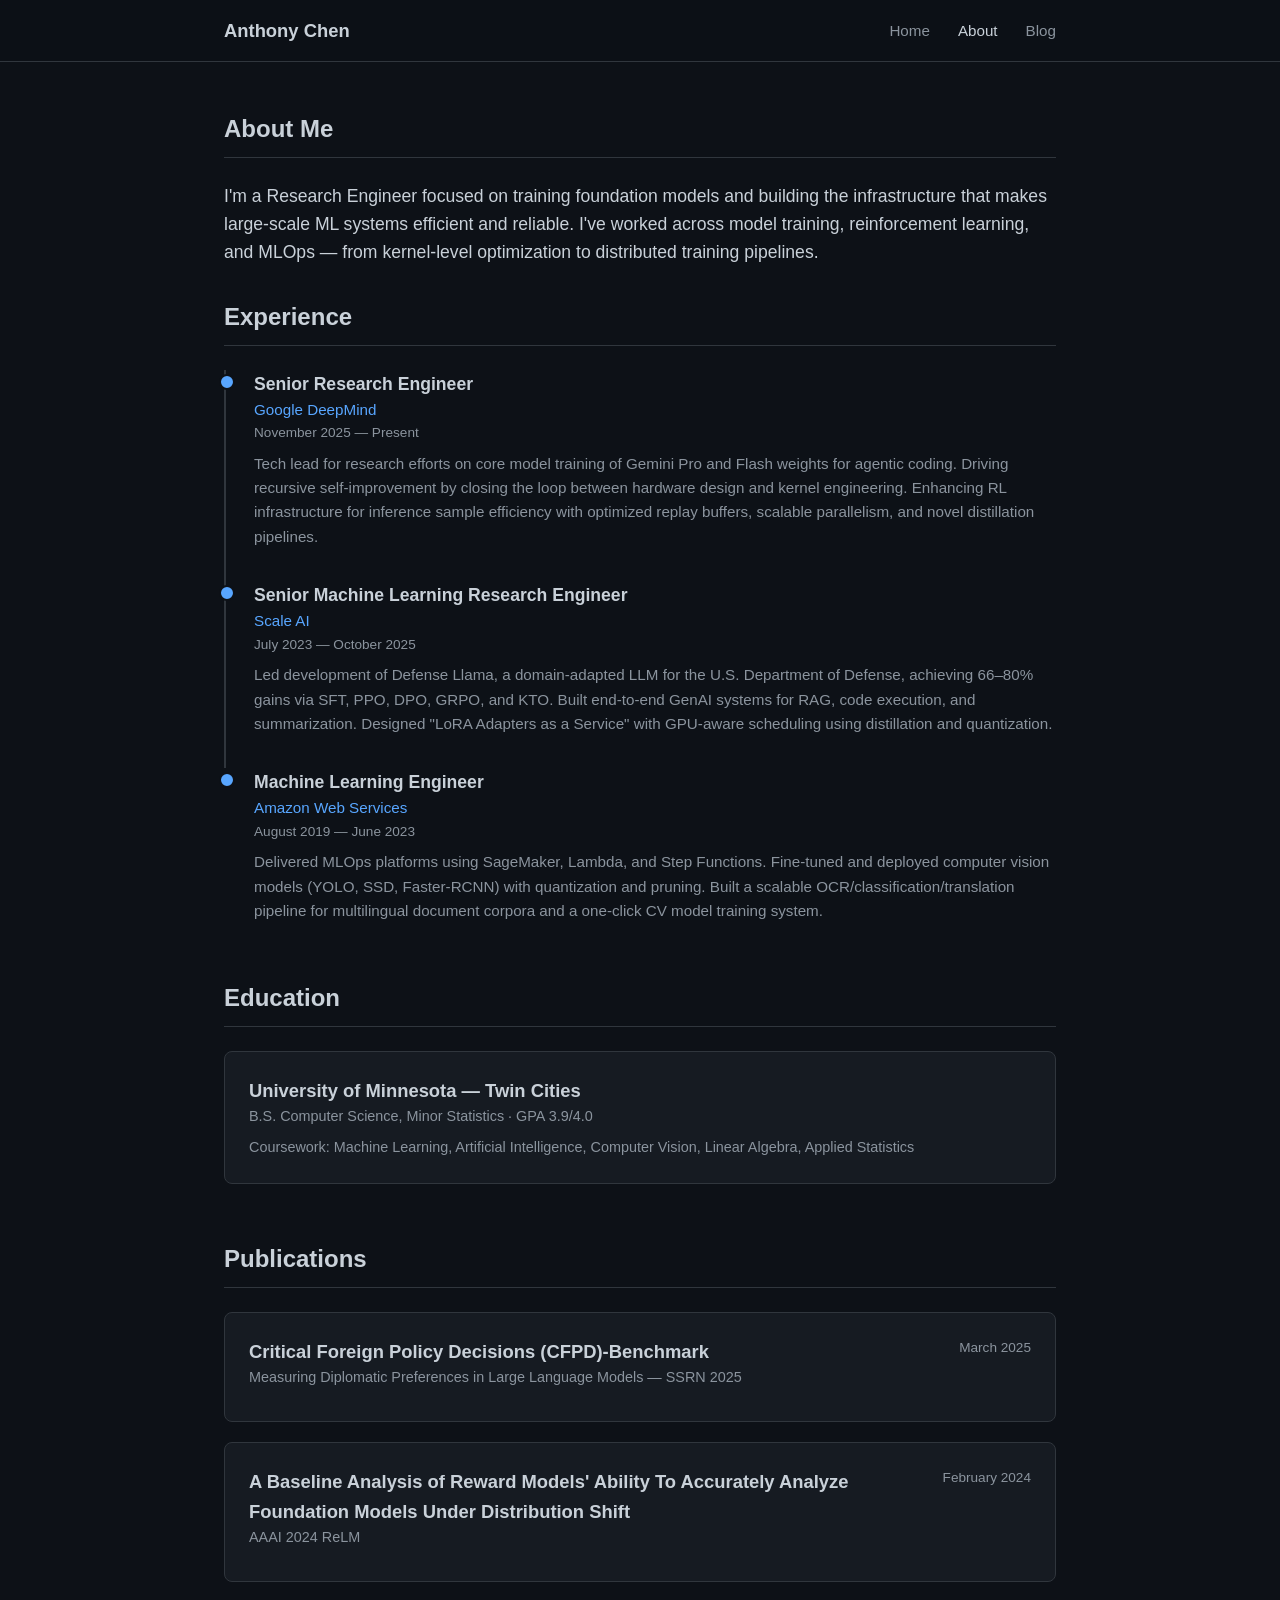
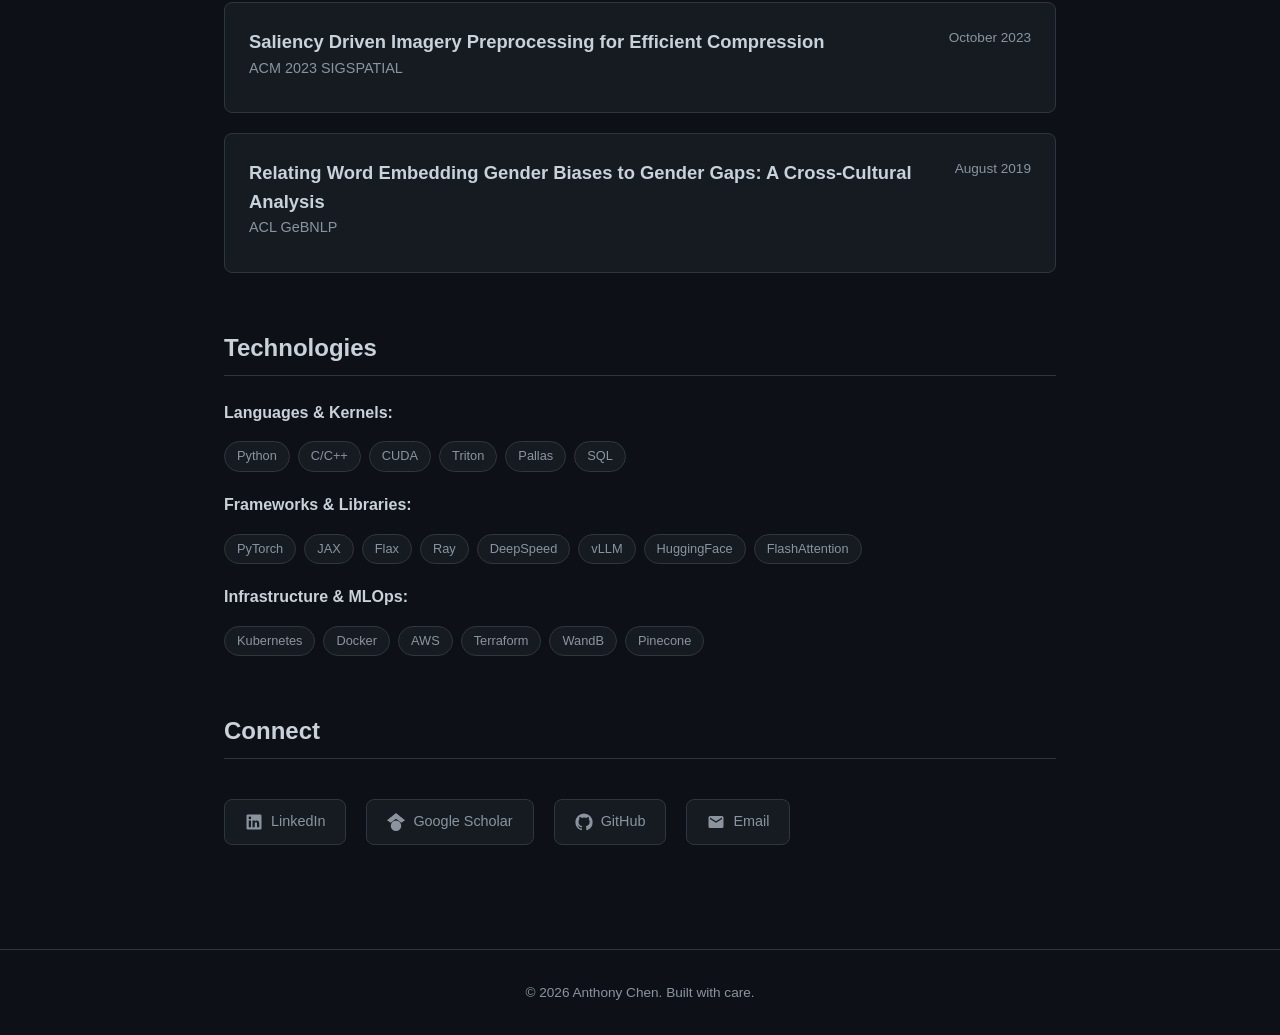
==== about.html @ c0be6e1e "Add personal website with homepage, about, and blog - Homepage with hero section, social links, and " ====
<!DOCTYPE html>
<html lang="en">
<head>
  <meta charset="UTF-8">
  <meta name="viewport" content="width=device-width, initial-scale=1.0">
  <title>About — Anthony Chen</title>
  <meta name="description" content="About Anthony Chen — Research Engineer with experience at Google DeepMind, Scale AI, and AWS.">
  <link rel="stylesheet" href="css/style.css">
</head>
<body>
  <div id="navbar"></div>

  <div class="container">
    <h1 class="section-title">About Me</h1>
    <p class="about-intro">
      I'm a Research Engineer focused on training foundation models and building the
      infrastructure that makes large-scale ML systems efficient and reliable. I've worked
      across model training, reinforcement learning, and MLOps — from kernel-level
      optimization to distributed training pipelines.
    </p>

    <div class="section">
      <h2 class="section-title">Experience</h2>

      <div class="timeline-item">
        <div class="timeline-role">Senior Research Engineer</div>
        <div class="timeline-org">Google DeepMind</div>
        <div class="timeline-date">November 2025 — Present</div>
        <p class="timeline-desc">
          Tech lead for research efforts on core model training of Gemini Pro and Flash
          weights for agentic coding. Driving recursive self-improvement by closing the loop
          between hardware design and kernel engineering. Enhancing RL infrastructure for
          inference sample efficiency with optimized replay buffers, scalable parallelism,
          and novel distillation pipelines.
        </p>
      </div>

      <div class="timeline-item">
        <div class="timeline-role">Senior Machine Learning Research Engineer</div>
        <div class="timeline-org">Scale AI</div>
        <div class="timeline-date">July 2023 — October 2025</div>
        <p class="timeline-desc">
          Led development of Defense Llama, a domain-adapted LLM for the U.S. Department of
          Defense, achieving 66–80% gains via SFT, PPO, DPO, GRPO, and KTO. Built end-to-end
          GenAI systems for RAG, code execution, and summarization. Designed "LoRA Adapters
          as a Service" with GPU-aware scheduling using distillation and quantization.
        </p>
      </div>

      <div class="timeline-item">
        <div class="timeline-role">Machine Learning Engineer</div>
        <div class="timeline-org">Amazon Web Services</div>
        <div class="timeline-date">August 2019 — June 2023</div>
        <p class="timeline-desc">
          Delivered MLOps platforms using SageMaker, Lambda, and Step Functions. Fine-tuned
          and deployed computer vision models (YOLO, SSD, Faster-RCNN) with quantization and
          pruning. Built a scalable OCR/classification/translation pipeline for multilingual
          document corpora and a one-click CV model training system.
        </p>
      </div>
    </div>

    <div class="section">
      <h2 class="section-title">Education</h2>
      <div class="card">
        <div class="card-header">
          <div>
            <div class="card-title">University of Minnesota — Twin Cities</div>
            <div class="card-subtitle">B.S. Computer Science, Minor Statistics · GPA 3.9/4.0</div>
          </div>
        </div>
        <p class="card-subtitle">
          Coursework: Machine Learning, Artificial Intelligence, Computer Vision,
          Linear Algebra, Applied Statistics
        </p>
      </div>
    </div>

    <div class="section">
      <h2 class="section-title">Publications</h2>
      <div class="card">
        <div class="card-header">
          <div>
            <div class="card-title">Critical Foreign Policy Decisions (CFPD)-Benchmark</div>
            <div class="card-subtitle">Measuring Diplomatic Preferences in Large Language Models — SSRN 2025</div>
          </div>
          <div class="card-date">March 2025</div>
        </div>
      </div>
      <div class="card">
        <div class="card-header">
          <div>
            <div class="card-title">A Baseline Analysis of Reward Models' Ability To Accurately Analyze Foundation Models Under Distribution Shift</div>
            <div class="card-subtitle">AAAI 2024 ReLM</div>
          </div>
          <div class="card-date">February 2024</div>
        </div>
      </div>
      <div class="card">
        <div class="card-header">
          <div>
            <div class="card-title">Saliency Driven Imagery Preprocessing for Efficient Compression</div>
            <div class="card-subtitle">ACM 2023 SIGSPATIAL</div>
          </div>
          <div class="card-date">October 2023</div>
        </div>
      </div>
      <div class="card">
        <div class="card-header">
          <div>
            <div class="card-title">Relating Word Embedding Gender Biases to Gender Gaps: A Cross-Cultural Analysis</div>
            <div class="card-subtitle">ACL GeBNLP</div>
          </div>
          <div class="card-date">August 2019</div>
        </div>
      </div>
    </div>

    <div class="section">
      <h2 class="section-title">Technologies</h2>
      <div style="margin-bottom:16px;">
        <strong style="color:var(--text);">Languages &amp; Kernels:</strong>
      </div>
      <div class="badges" style="margin-bottom:20px;">
        <span class="badge">Python</span>
        <span class="badge">C/C++</span>
        <span class="badge">CUDA</span>
        <span class="badge">Triton</span>
        <span class="badge">Pallas</span>
        <span class="badge">SQL</span>
      </div>
      <div style="margin-bottom:16px;">
        <strong style="color:var(--text);">Frameworks &amp; Libraries:</strong>
      </div>
      <div class="badges" style="margin-bottom:20px;">
        <span class="badge">PyTorch</span>
        <span class="badge">JAX</span>
        <span class="badge">Flax</span>
        <span class="badge">Ray</span>
        <span class="badge">DeepSpeed</span>
        <span class="badge">vLLM</span>
        <span class="badge">HuggingFace</span>
        <span class="badge">FlashAttention</span>
      </div>
      <div style="margin-bottom:16px;">
        <strong style="color:var(--text);">Infrastructure &amp; MLOps:</strong>
      </div>
      <div class="badges">
        <span class="badge">Kubernetes</span>
        <span class="badge">Docker</span>
        <span class="badge">AWS</span>
        <span class="badge">Terraform</span>
        <span class="badge">WandB</span>
        <span class="badge">Pinecone</span>
      </div>
    </div>

    <div class="section">
      <h2 class="section-title">Connect</h2>
      <div class="social-links" id="social-links" style="justify-content:flex-start;"></div>
    </div>
  </div>

  <div id="footer"></div>

  <script src="js/config.js"></script>
  <script>
    document.addEventListener("DOMContentLoaded", () => {
      renderNavbar("about");
      renderFooter();
      renderSocialLinks(document.getElementById("social-links"));
    });
  </script>
</body>
</html>
---- css/style.css ----
:root {
  --bg: #0d1117;
  --bg-card: #161b22;
  --bg-hover: #1f2630;
  --border: #30363d;
  --text: #c9d1d9;
  --text-muted: #8b949e;
  --accent: #58a6ff;
  --accent-hover: #79b8ff;
  --accent-dim: rgba(88, 166, 255, 0.1);
  --green: #3fb950;
  --max-width: 880px;
  --radius: 8px;
}

* {
  margin: 0;
  padding: 0;
  box-sizing: border-box;
}

html {
  scroll-behavior: smooth;
}

body {
  font-family: -apple-system, BlinkMacSystemFont, "Segoe UI", Helvetica, Arial, sans-serif;
  background: var(--bg);
  color: var(--text);
  line-height: 1.6;
  min-height: 100vh;
}

a {
  color: var(--accent);
  text-decoration: none;
  transition: color 0.2s;
}

a:hover {
  color: var(--accent-hover);
}

/* ---------- Navbar ---------- */
.navbar {
  position: sticky;
  top: 0;
  z-index: 100;
  background: rgba(13, 17, 23, 0.85);
  backdrop-filter: blur(12px);
  border-bottom: 1px solid var(--border);
}

.navbar-inner {
  max-width: var(--max-width);
  margin: 0 auto;
  padding: 16px 24px;
  display: flex;
  align-items: center;
  justify-content: space-between;
}

.navbar-brand {
  font-size: 1.15rem;
  font-weight: 600;
  color: var(--text);
}

.navbar-brand:hover {
  color: var(--accent);
}

.navbar-links {
  display: flex;
  gap: 28px;
  list-style: none;
}

.navbar-links a {
  color: var(--text-muted);
  font-size: 0.95rem;
  font-weight: 500;
  transition: color 0.2s;
}

.navbar-links a:hover,
.navbar-links a.active {
  color: var(--text);
}

/* ---------- Layout ---------- */
.container {
  max-width: var(--max-width);
  margin: 0 auto;
  padding: 48px 24px;
}

/* ---------- Hero (Homepage) ---------- */
.hero {
  text-align: center;
  padding: 80px 24px 60px;
}

.hero h1 {
  font-size: 2.8rem;
  font-weight: 700;
  letter-spacing: -0.02em;
  margin-bottom: 16px;
}

.hero .tagline {
  font-size: 1.25rem;
  color: var(--text-muted);
  max-width: 600px;
  margin: 0 auto 32px;
}

.hero-cta {
  display: flex;
  gap: 16px;
  justify-content: center;
  flex-wrap: wrap;
}

.btn {
  display: inline-block;
  padding: 10px 24px;
  border-radius: var(--radius);
  font-size: 0.95rem;
  font-weight: 500;
  transition: all 0.2s;
  border: 1px solid var(--border);
  background: var(--bg-card);
  color: var(--text);
}

.btn:hover {
  background: var(--bg-hover);
  border-color: var(--accent);
  color: var(--text);
}

.btn-primary {
  background: var(--accent-dim);
  border-color: var(--accent);
  color: var(--accent);
}

.btn-primary:hover {
  background: rgba(88, 166, 255, 0.2);
  color: var(--accent-hover);
}

/* ---------- Social Links ---------- */
.social-links {
  display: flex;
  gap: 20px;
  justify-content: center;
  margin-top: 40px;
  flex-wrap: wrap;
}

.social-link {
  display: flex;
  align-items: center;
  gap: 8px;
  padding: 10px 20px;
  border-radius: var(--radius);
  border: 1px solid var(--border);
  background: var(--bg-card);
  color: var(--text-muted);
  font-size: 0.9rem;
  transition: all 0.2s;
}

.social-link:hover {
  color: var(--text);
  border-color: var(--accent);
  background: var(--bg-hover);
  transform: translateY(-2px);
}

.social-link svg {
  width: 18px;
  height: 18px;
  fill: currentColor;
}

/* ---------- Section ---------- */
.section {
  margin-bottom: 56px;
}

.section-title {
  font-size: 1.5rem;
  font-weight: 600;
  margin-bottom: 24px;
  padding-bottom: 8px;
  border-bottom: 1px solid var(--border);
}

/* ---------- Cards ---------- */
.card {
  background: var(--bg-card);
  border: 1px solid var(--border);
  border-radius: var(--radius);
  padding: 24px;
  margin-bottom: 20px;
  transition: border-color 0.2s;
}

.card:hover {
  border-color: var(--accent);
}

.card-header {
  display: flex;
  justify-content: space-between;
  align-items: flex-start;
  gap: 16px;
  margin-bottom: 8px;
}

.card-title {
  font-size: 1.15rem;
  font-weight: 600;
  color: var(--text);
}

.card-subtitle {
  color: var(--text-muted);
  font-size: 0.9rem;
}

.card-date {
  color: var(--text-muted);
  font-size: 0.85rem;
  white-space: nowrap;
}

.card-tag {
  display: inline-block;
  padding: 2px 10px;
  border-radius: 20px;
  font-size: 0.75rem;
  font-weight: 500;
  background: var(--accent-dim);
  color: var(--accent);
  margin-right: 6px;
  margin-top: 8px;
}

/* ---------- About ---------- */
.about-intro {
  font-size: 1.1rem;
  color: var(--text);
  margin-bottom: 32px;
}

.timeline-item {
  position: relative;
  padding-left: 28px;
  padding-bottom: 32px;
  border-left: 2px solid var(--border);
}

.timeline-item:last-child {
  border-left: 2px solid transparent;
  padding-bottom: 0;
}

.timeline-item::before {
  content: "";
  position: absolute;
  left: -7px;
  top: 4px;
  width: 12px;
  height: 12px;
  border-radius: 50%;
  background: var(--accent);
  border: 2px solid var(--bg);
}

.timeline-role {
  font-size: 1.1rem;
  font-weight: 600;
}

.timeline-org {
  color: var(--accent);
  font-size: 0.95rem;
}

.timeline-date {
  color: var(--text-muted);
  font-size: 0.85rem;
  margin-bottom: 8px;
}

.timeline-desc {
  color: var(--text-muted);
  font-size: 0.95rem;
}

/* ---------- Tech badges ---------- */
.badges {
  display: flex;
  flex-wrap: wrap;
  gap: 8px;
}

.badge {
  padding: 4px 12px;
  border-radius: 20px;
  font-size: 0.8rem;
  background: var(--bg-card);
  border: 1px solid var(--border);
  color: var(--text-muted);
}

/* ---------- Blog ---------- */
.blog-list {
  display: grid;
  gap: 20px;
}

.blog-post-link {
  display: block;
  color: inherit;
}

.blog-post-link:hover {
  color: inherit;
}

/* ---------- Article ---------- */
.article-meta {
  color: var(--text-muted);
  font-size: 0.9rem;
  margin-bottom: 24px;
}

.article-body {
  font-size: 1.05rem;
  line-height: 1.8;
}

.article-body h1,
.article-body h2,
.article-body h3 {
  margin-top: 32px;
  margin-bottom: 12px;
  font-weight: 600;
}

.article-body p {
  margin-bottom: 16px;
}

.article-body ul,
.article-body ol {
  margin-bottom: 16px;
  padding-left: 24px;
}

.article-body li {
  margin-bottom: 6px;
}

.article-body code {
  background: var(--bg-card);
  padding: 2px 6px;
  border-radius: 4px;
  font-size: 0.9em;
  font-family: "SFMono-Regular", Consolas, "Liberation Mono", Menlo, monospace;
}

.article-body pre {
  background: var(--bg-card);
  border: 1px solid var(--border);
  border-radius: var(--radius);
  padding: 16px;
  overflow-x: auto;
  margin-bottom: 16px;
}

.article-body pre code {
  background: none;
  padding: 0;
}

.article-body blockquote {
  border-left: 3px solid var(--accent);
  padding-left: 16px;
  color: var(--text-muted);
  margin-bottom: 16px;
}

.article-body img {
  max-width: 100%;
  border-radius: var(--radius);
  margin-bottom: 16px;
}

.back-link {
  display: inline-flex;
  align-items: center;
  gap: 6px;
  margin-bottom: 24px;
  color: var(--text-muted);
  font-size: 0.9rem;
}

.back-link:hover {
  color: var(--accent);
}

/* ---------- Footer ---------- */
.footer {
  border-top: 1px solid var(--border);
  padding: 32px 24px;
  text-align: center;
  color: var(--text-muted);
  font-size: 0.85rem;
}

/* ---------- Loading / Empty states ---------- */
.loading {
  text-align: center;
  padding: 48px;
  color: var(--text-muted);
}

/* ---------- Responsive ---------- */
@media (max-width: 600px) {
  .hero h1 {
    font-size: 2rem;
  }
  .hero .tagline {
    font-size: 1.05rem;
  }
  .navbar-links {
    gap: 16px;
  }
  .card-header {
    flex-direction: column;
  }
}
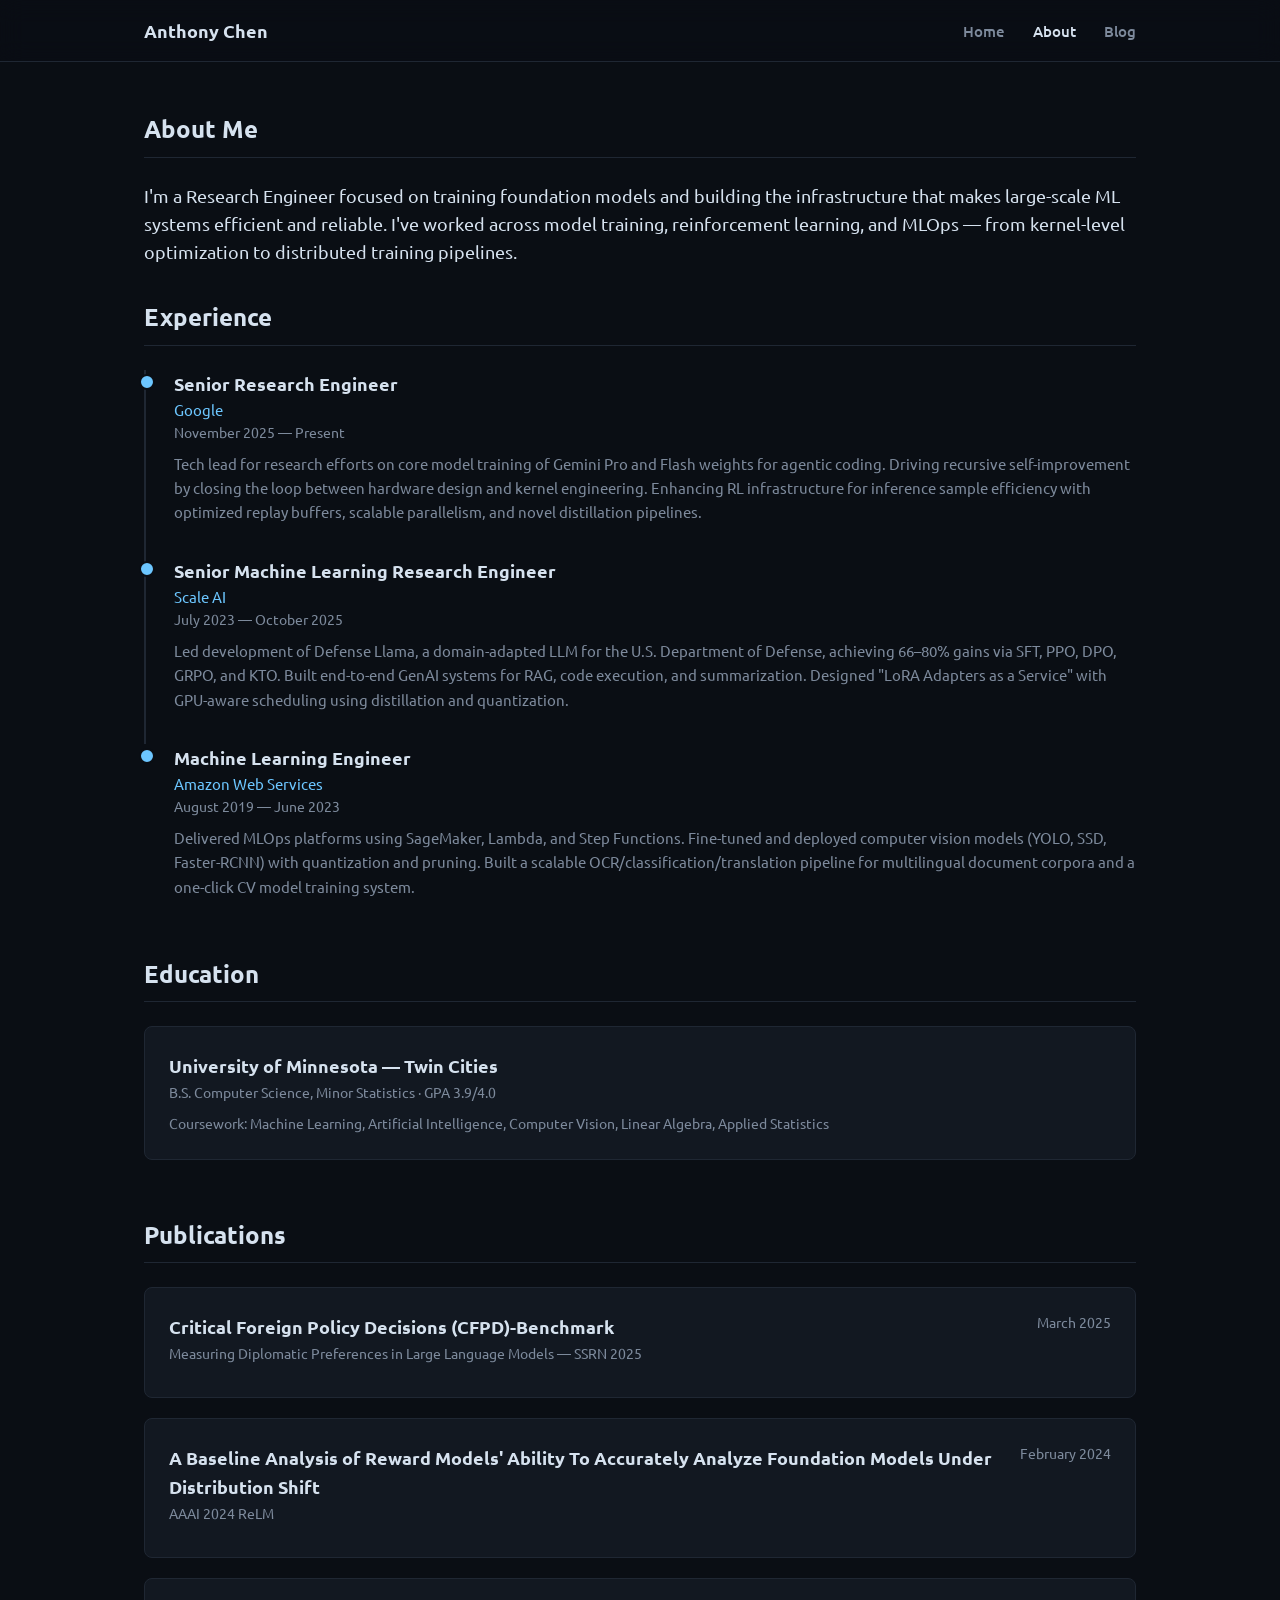
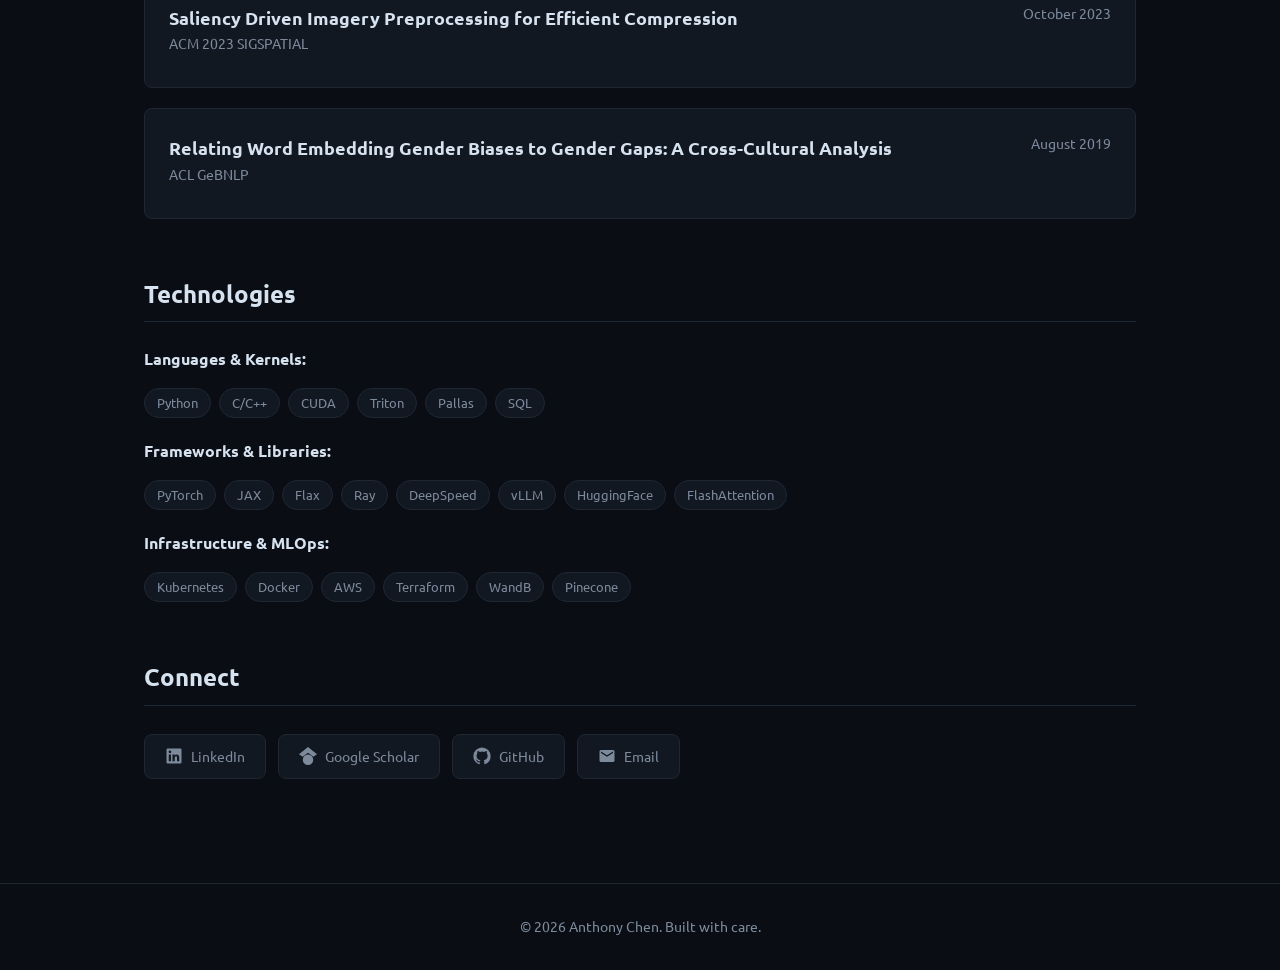
==== commit 57e24b7f: "Correct employer to Google and rename homepage blog section to Recent Updates. Co-authored-by: Curso" ====
--- a/about.html
+++ b/about.html
@@ -5,7 +5,7 @@
   <meta charset="UTF-8">
   <meta name="viewport" content="width=device-width, initial-scale=1.0">
   <title>About — Anthony Chen</title>
-  <meta name="description" content="About Anthony Chen — Research Engineer with experience at Google DeepMind, Scale AI, and AWS.">
+  <meta name="description" content="About Anthony Chen — Research Engineer with experience at Google, Scale AI, and AWS.">
   <link rel="stylesheet" href="css/style.css">
 </head>
 <body>
@@ -25,7 +25,7 @@
 
       <div class="timeline-item">
         <div class="timeline-role">Senior Research Engineer</div>
-        <div class="timeline-org">Google DeepMind</div>
+        <div class="timeline-org">Google</div>
         <div class="timeline-date">November 2025 — Present</div>
         <p class="timeline-desc">
           Tech lead for research efforts on core model training of Gemini Pro and Flash
--- a/css/style.css
+++ b/css/style.css
@@ -1,15 +1,18 @@
+@import url("https://fonts.googleapis.com/css2?family=Ubuntu:ital,wght@0,300;0,400;0,500;0,700;1,400&family=Ubuntu+Mono:wght@400;700&display=swap");
+
 :root {
-  --bg: #0d1117;
-  --bg-card: #161b22;
-  --bg-hover: #1f2630;
-  --border: #30363d;
-  --text: #c9d1d9;
-  --text-muted: #8b949e;
-  --accent: #58a6ff;
-  --accent-hover: #79b8ff;
-  --accent-dim: rgba(88, 166, 255, 0.1);
+  --bg: #0a0e14;
+  --bg-card: #121821;
+  --bg-hover: #1a2230;
+  --border: #1f2733;
+  --text: #d6e2ef;
+  --text-muted: #7d8a9c;
+  --accent: #6cc6ff;
+  --accent-hover: #9bd8ff;
+  --accent-dim: rgba(108, 198, 255, 0.1);
+  --accent-glow: rgba(108, 198, 255, 0.18);
   --green: #3fb950;
-  --max-width: 880px;
+  --max-width: 1040px;
   --radius: 8px;
 }
 
@@ -24,7 +27,7 @@
 }
 
 body {
-  font-family: -apple-system, BlinkMacSystemFont, "Segoe UI", Helvetica, Arial, sans-serif;
+  font-family: "Ubuntu", -apple-system, BlinkMacSystemFont, "Segoe UI", Helvetica, Arial, sans-serif;
   background: var(--bg);
   color: var(--text);
   line-height: 1.6;
@@ -46,7 +49,7 @@
   position: sticky;
   top: 0;
   z-index: 100;
-  background: rgba(13, 17, 23, 0.85);
+  background: rgba(10, 14, 20, 0.85);
   backdrop-filter: blur(12px);
   border-bottom: 1px solid var(--border);
 }
@@ -154,10 +157,14 @@
 /* ---------- Social Links ---------- */
 .social-links {
   display: flex;
-  gap: 20px;
+  gap: 12px;
   justify-content: center;
-  margin-top: 40px;
+  margin-top: 28px;
   flex-wrap: wrap;
+}
+
+.social-links.align-start {
+  justify-content: flex-start;
 }
 
 .social-link {
@@ -372,7 +379,7 @@
   padding: 2px 6px;
   border-radius: 4px;
   font-size: 0.9em;
-  font-family: "SFMono-Regular", Consolas, "Liberation Mono", Menlo, monospace;
+  font-family: "Ubuntu Mono", "SFMono-Regular", Consolas, "Liberation Mono", Menlo, monospace;
 }
 
 .article-body pre {
@@ -432,6 +439,15 @@
 }
 
 /* ---------- Responsive ---------- */
+@media (max-width: 820px) {
+  .home-grid {
+    grid-template-columns: 1fr;
+  }
+  .home-right {
+    order: -1;
+  }
+}
+
 @media (max-width: 600px) {
   .hero h1 {
     font-size: 2rem;
@@ -446,3 +462,148 @@
     flex-direction: column;
   }
 }
+
+/* ---------- Intro Section (Homepage) ---------- */
+.intro-section {
+  margin-bottom: 56px;
+}
+
+.intro-lede {
+  font-size: 1.35rem;
+  font-weight: 600;
+  color: var(--text);
+  line-height: 1.5;
+  margin-bottom: 20px;
+}
+
+.intro-body {
+  font-size: 1.05rem;
+  color: var(--text-muted);
+  line-height: 1.8;
+  margin-bottom: 16px;
+}
+
+.intro-body:last-child {
+  margin-bottom: 0;
+}
+
+/* ---------- Homepage (hybrid About + Blog) ---------- */
+.home-grid {
+  display: grid;
+  grid-template-columns: 1.4fr 1fr;
+  gap: 56px;
+  align-items: start;
+}
+
+/* Left column */
+.home-left {
+  min-width: 0;
+}
+
+.home-photo {
+  width: 100%;
+  aspect-ratio: 4 / 3;
+  border-radius: var(--radius);
+  border: 1px solid var(--border);
+  background: linear-gradient(135deg, var(--bg-card), var(--bg-hover));
+  overflow: hidden;
+  margin-bottom: 40px;
+  box-shadow: 0 0 0 1px rgba(108, 198, 255, 0.04);
+}
+
+.home-photo img {
+  width: 100%;
+  height: 100%;
+  object-fit: cover;
+  display: block;
+}
+
+.home-photo-placeholder {
+  width: 100%;
+  height: 100%;
+  display: flex;
+  align-items: center;
+  justify-content: center;
+  color: var(--text-muted);
+  font-size: 0.9rem;
+  letter-spacing: 0.02em;
+}
+
+.home-blog .section-title {
+  margin-bottom: 20px;
+}
+
+.view-all {
+  margin-top: 16px;
+  font-size: 0.9rem;
+}
+
+/* Right column */
+.home-right {
+  position: sticky;
+  top: 88px;
+}
+
+.home-name {
+  font-size: 2rem;
+  font-weight: 700;
+  letter-spacing: -0.02em;
+  line-height: 1.1;
+  color: var(--text);
+}
+
+.home-nick {
+  color: var(--accent);
+  font-size: 0.95rem;
+  margin-top: 6px;
+  margin-bottom: 28px;
+}
+
+.home-bio p {
+  font-size: 1.02rem;
+  line-height: 1.75;
+  color: var(--text);
+  margin-bottom: 16px;
+}
+
+.home-bio p:last-child {
+  margin-bottom: 0;
+}
+
+.home-interests {
+  list-style: none;
+  padding: 0;
+  margin: 12px 0 20px;
+}
+
+.home-interests li {
+  position: relative;
+  padding-left: 22px;
+  margin-bottom: 8px;
+  font-size: 0.98rem;
+  line-height: 1.6;
+  color: var(--text);
+}
+
+.home-interests li::before {
+  content: "";
+  position: absolute;
+  left: 0;
+  top: 0.6em;
+  width: 6px;
+  height: 6px;
+  border-radius: 50%;
+  background: var(--accent);
+  box-shadow: 0 0 8px var(--accent-glow);
+}
+
+.home-right .social-links {
+  margin-top: 32px;
+  justify-content: flex-start;
+  gap: 10px;
+}
+
+.home-right .social-link {
+  padding: 8px 14px;
+  font-size: 0.85rem;
+}
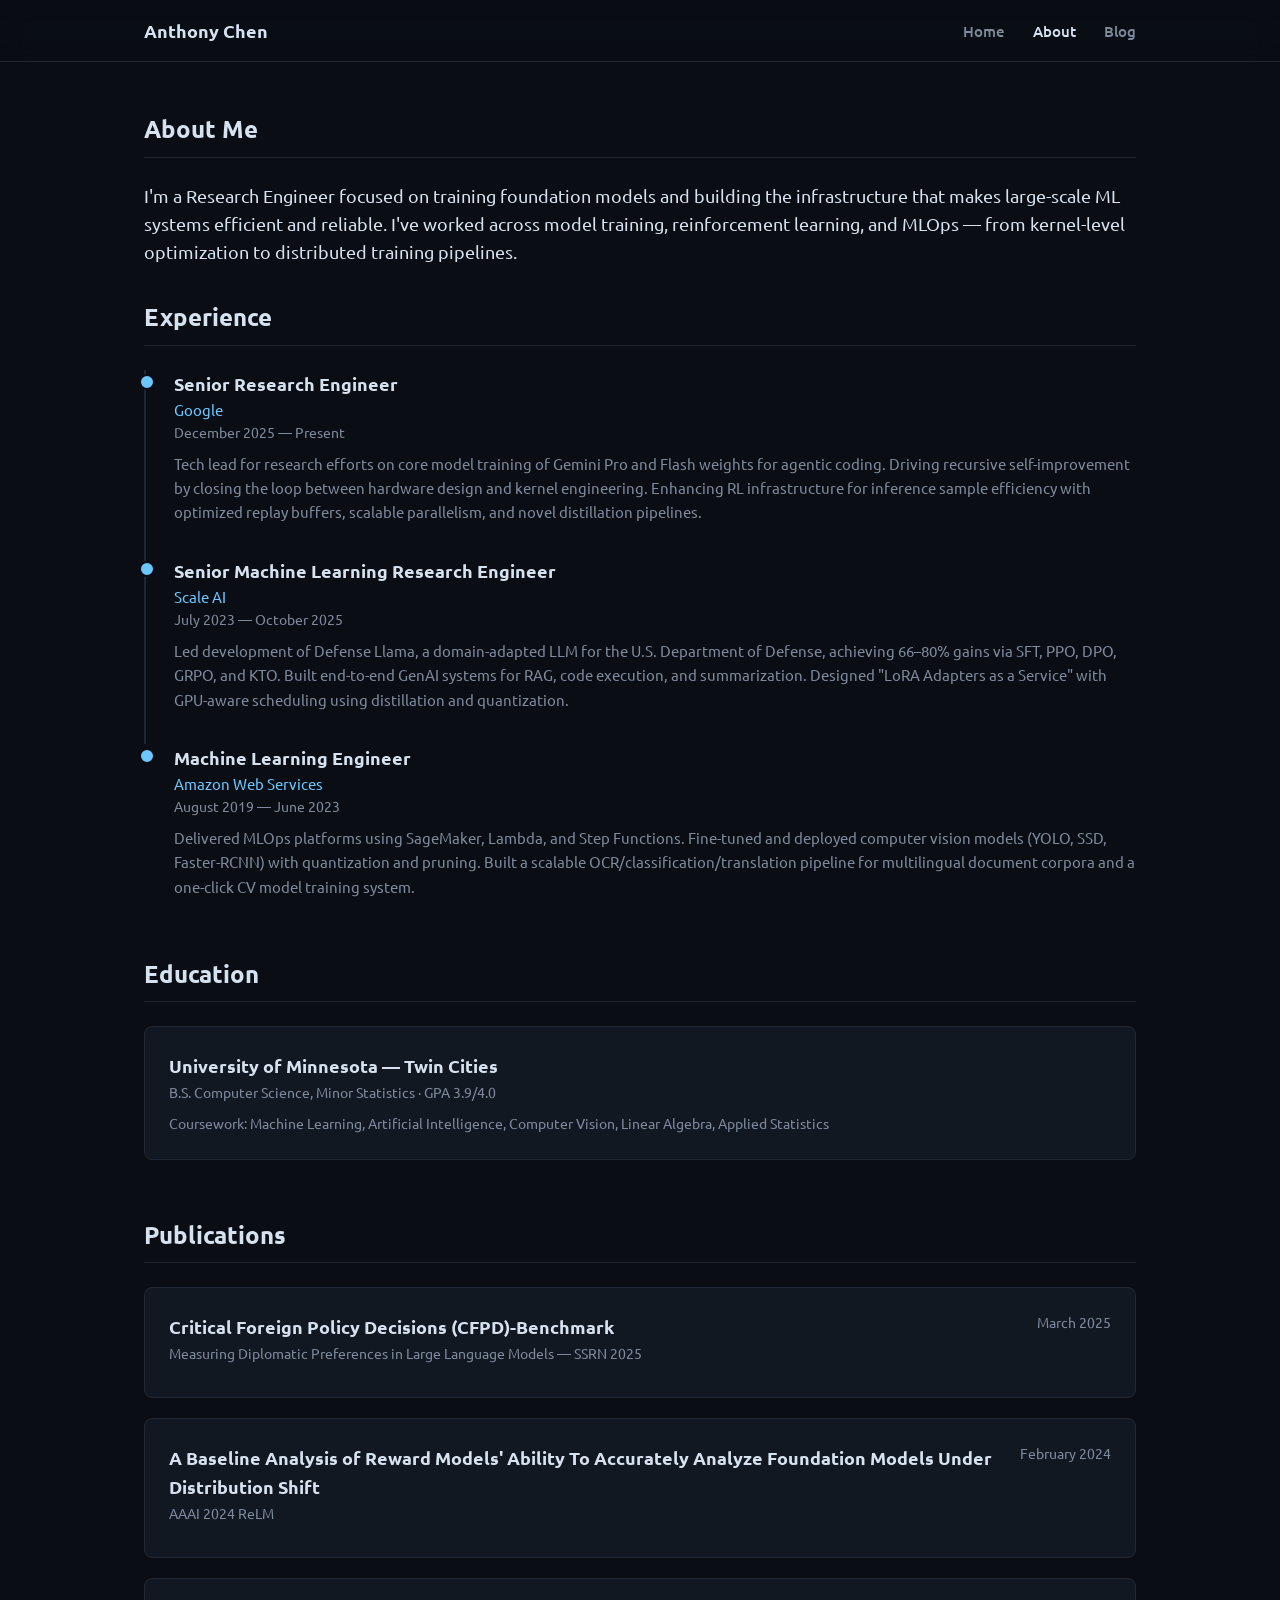
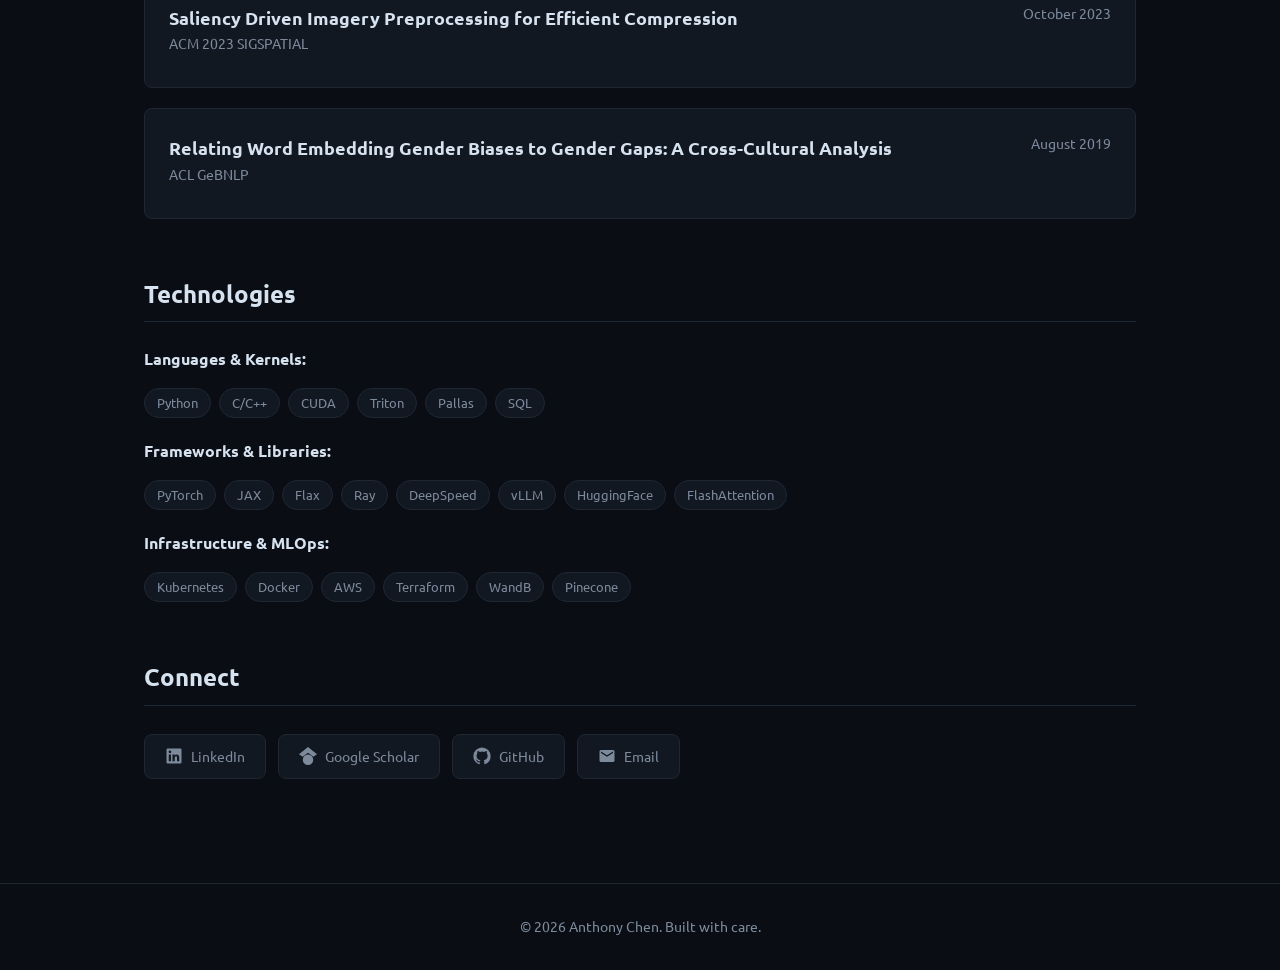
==== commit 29e39b07: "Separate short updates from blog posts in the Recent Updates feed. Co-authored-by: Cursor <cursorage" ====
--- a/about.html
+++ b/about.html
@@ -26,7 +26,7 @@
       <div class="timeline-item">
         <div class="timeline-role">Senior Research Engineer</div>
         <div class="timeline-org">Google</div>
-        <div class="timeline-date">November 2025 — Present</div>
+        <div class="timeline-date">December 2025 — Present</div>
         <p class="timeline-desc">
           Tech lead for research efforts on core model training of Gemini Pro and Flash
           weights for agentic coding. Driving recursive self-improvement by closing the loop
--- a/css/style.css
+++ b/css/style.css
@@ -12,6 +12,7 @@
   --accent-dim: rgba(108, 198, 255, 0.1);
   --accent-glow: rgba(108, 198, 255, 0.18);
   --green: #3fb950;
+  --update: #c9a227;
   --max-width: 1040px;
   --radius: 8px;
 }
@@ -502,7 +503,7 @@
 
 .home-photo {
   width: 100%;
-  aspect-ratio: 4 / 3;
+  aspect-ratio: 3 / 4;
   border-radius: var(--radius);
   border: 1px solid var(--border);
   background: linear-gradient(135deg, var(--bg-card), var(--bg-hover));
@@ -531,6 +532,75 @@
 
 .home-blog .section-title {
   margin-bottom: 20px;
+}
+
+/* ---------- Recent Updates feed ---------- */
+.feed-link {
+  display: block;
+  color: inherit;
+}
+
+.feed-link:hover {
+  color: inherit;
+}
+
+.feed-link:hover .feed-item--post {
+  border-color: var(--accent);
+}
+
+.feed-item {
+  padding: 16px 0 16px 14px;
+  margin-bottom: 4px;
+  border-left: 2px solid var(--border);
+}
+
+.feed-item--update {
+  border-left-color: var(--update);
+}
+
+.feed-item--post {
+  border-left-color: var(--accent);
+  transition: border-color 0.2s;
+}
+
+.feed-meta {
+  display: flex;
+  align-items: center;
+  gap: 10px;
+  margin-bottom: 6px;
+}
+
+.feed-kind {
+  font-size: 0.7rem;
+  font-weight: 500;
+  letter-spacing: 0.06em;
+  text-transform: uppercase;
+}
+
+.feed-item--update .feed-kind {
+  color: var(--update);
+}
+
+.feed-item--post .feed-kind {
+  color: var(--accent);
+}
+
+.feed-date {
+  color: var(--text-muted);
+  font-size: 0.8rem;
+}
+
+.feed-title {
+  font-size: 1.05rem;
+  font-weight: 600;
+  color: var(--text);
+  margin-bottom: 4px;
+}
+
+.feed-summary {
+  color: var(--text-muted);
+  font-size: 0.9rem;
+  line-height: 1.5;
 }
 
 .view-all {
